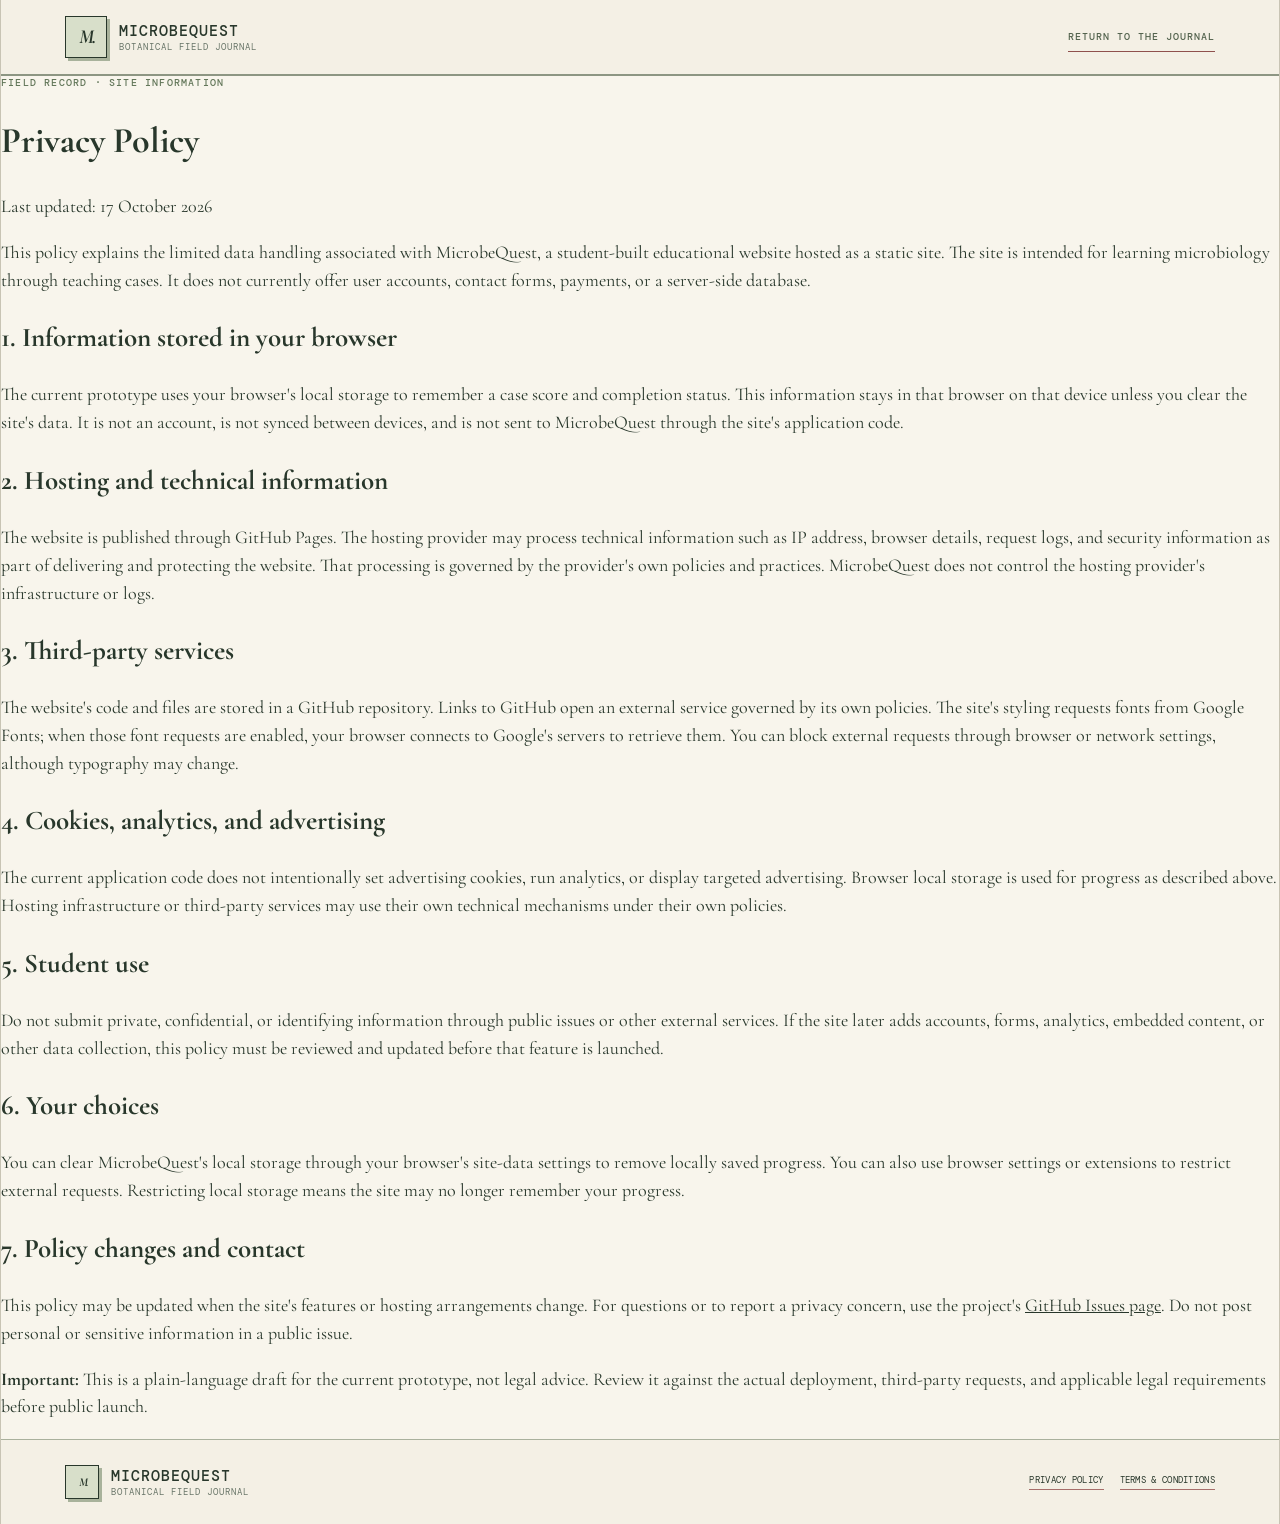
==== privacy.html @ 2c32e19c "Add privacy policy draft for static educational site" ====
<!doctype html>
<html lang="en"><head><meta charset="utf-8"><meta name="viewport" content="width=device-width, initial-scale=1"><meta name="theme-color" content="#f5f0e4"><meta name="description" content="Privacy information for MicrobeQuest, a static educational microbiology project."><title>Privacy Policy | MicrobeQuest</title><link rel="stylesheet" href="css/style.css"></head>
<body><div class="desktop-shell legal-shell"><header class="topbar"><a class="brand" href="index.html" aria-label="MicrobeQuest home"><span class="brand-mark">M.</span><span><strong>MICROBEQUEST</strong><small>BOTANICAL FIELD JOURNAL</small></span></a><a class="topbar-link" href="index.html">RETURN TO THE JOURNAL</a></header>
<main class="legal-page" id="main"><p class="eyebrow">FIELD RECORD · SITE INFORMATION</p><h1>Privacy Policy</h1><p class="legal-updated">Last updated: 17 October 2026</p>
<p>This policy explains the limited data handling associated with MicrobeQuest, a student-built educational website hosted as a static site. The site is intended for learning microbiology through teaching cases. It does not currently offer user accounts, contact forms, payments, or a server-side database.</p>
<h2>1. Information stored in your browser</h2><p>The current prototype uses your browser's local storage to remember a case score and completion status. This information stays in that browser on that device unless you clear the site's data. It is not an account, is not synced between devices, and is not sent to MicrobeQuest through the site's application code.</p>
<h2>2. Hosting and technical information</h2><p>The website is published through GitHub Pages. The hosting provider may process technical information such as IP address, browser details, request logs, and security information as part of delivering and protecting the website. That processing is governed by the provider's own policies and practices. MicrobeQuest does not control the hosting provider's infrastructure or logs.</p>
<h2>3. Third-party services</h2><p>The website's code and files are stored in a GitHub repository. Links to GitHub open an external service governed by its own policies. The site's styling requests fonts from Google Fonts; when those font requests are enabled, your browser connects to Google's servers to retrieve them. You can block external requests through browser or network settings, although typography may change.</p>
<h2>4. Cookies, analytics, and advertising</h2><p>The current application code does not intentionally set advertising cookies, run analytics, or display targeted advertising. Browser local storage is used for progress as described above. Hosting infrastructure or third-party services may use their own technical mechanisms under their own policies.</p>
<h2>5. Student use</h2><p>Do not submit private, confidential, or identifying information through public issues or other external services. If the site later adds accounts, forms, analytics, embedded content, or other data collection, this policy must be reviewed and updated before that feature is launched.</p>
<h2>6. Your choices</h2><p>You can clear MicrobeQuest's local storage through your browser's site-data settings to remove locally saved progress. You can also use browser settings or extensions to restrict external requests. Restricting local storage means the site may no longer remember your progress.</p>
<h2>7. Policy changes and contact</h2><p>This policy may be updated when the site's features or hosting arrangements change. For questions or to report a privacy concern, use the project's <a href="https://github.com/anubhutigoswami125/MicrobeQuest/issues">GitHub Issues page</a>. Do not post personal or sensitive information in a public issue.</p>
<p class="legal-note"><strong>Important:</strong> This is a plain-language draft for the current prototype, not legal advice. Review it against the actual deployment, third-party requests, and applicable legal requirements before public launch.</p></main>
<footer class="site-footer"><a class="brand footer-brand" href="index.html"><span class="brand-mark">M.</span><span><strong>MICROBEQUEST</strong><small>BOTANICAL FIELD JOURNAL</small></span></a><nav class="footer-links" aria-label="Legal links"><a href="privacy.html" aria-current="page">PRIVACY POLICY</a><a href="terms.html">TERMS &amp; CONDITIONS</a></nav></footer></div></body></html>
---- css/style.css ----
@import url('https://fonts.googleapis.com/css2?family=Cormorant+Garamond:ital,wght@0,400;0,500;0,600;1,400;1,500;1,600&family=DM+Mono:wght@400;500&display=swap');
:root{--ink:#30203d;--muted:#715d7a;--pink:#f2a9d8;--hot:#e84eb4;--lav:#c8b5ff;--blue:#b8d9ff;--cream:#fff8fc;--line:#d9bdd7;--lime:#d8f28d;--mono:"DM Mono",monospace;--sans:"Space Grotesk",sans-serif;--pixel:4px 0,0 4px,4px 4px}
*{box-sizing:border-box}html{scroll-behavior:smooth;scroll-padding-top:24px}body{margin:0;color:var(--ink);background-color:#f7eaf7;background-image:radial-gradient(#c99bc8 0.7px,transparent .7px);background-size:12px 12px;font-family:var(--sans);line-height:1.55}button,a{font:inherit}a{color:inherit}.skip-link{position:absolute;top:-60px;left:12px;background:white;padding:10px;z-index:10}.skip-link:focus{top:12px}.desktop-shell{max-width:1440px;margin:0 auto;background:var(--cream);border-left:1px solid #e6cfe3;border-right:1px solid #e6cfe3;overflow:hidden}.topbar{height:76px;padding:0 clamp(20px,5vw,72px);display:flex;align-items:center;justify-content:space-between;border-bottom:2px solid var(--ink);background:#fffafd}.brand{display:flex;align-items:center;gap:12px;text-decoration:none}.brand-mark{width:42px;height:42px;display:grid;place-items:center;background:var(--hot);color:#fff;border:2px solid var(--ink);box-shadow:4px 4px 0 var(--ink);font:700 15px var(--mono);letter-spacing:-2px}.brand strong,.brand small{display:block;line-height:1.3}.brand strong{font:500 14px var(--mono);letter-spacing:1px}.brand small{font:400 9px var(--mono);letter-spacing:1.5px;color:var(--muted)}.topbar-status,.topbar-link{font:500 10px var(--mono);letter-spacing:1px}.status-dot{display:inline-block;width:8px;height:8px;background:#83c777;border:1px solid var(--ink);margin-right:8px}.topbar-divider{color:#b49bb7;padding:0 10px}.topbar-link{text-decoration:none;border-bottom:1px solid var(--hot);padding:8px 0}.hero{position:relative;display:grid;grid-template-columns:1.05fr .95fr;gap:32px;align-items:center;padding:clamp(52px,7vw,104px) clamp(24px,7vw,100px) 84px;background:linear-gradient(118deg,#fff8fc 0%,#fff8fc 45%,#fbe0f5 100%);border-bottom:2px solid var(--ink)}.eyebrow{font:500 10px var(--mono);letter-spacing:1.7px;color:#a23b8b;margin:0 0 16px}.pixel-star{color:var(--hot);font-size:16px;margin-right:6px}.hero h1{font-size:clamp(42px,6.3vw,82px);line-height:.99;letter-spacing:-4px;margin:0 0 24px;font-weight:700}.hero h1 span{color:#d83c9e;text-shadow:3px 3px 0 #f8c5e7}.hero-description{font-size:16px;line-height:1.75;max-width:520px;color:#65516d;margin:0 0 28px}.hero-actions{display:flex;gap:12px;flex-wrap:wrap}.button{display:inline-flex;align-items:center;justify-content:center;gap:18px;min-height:48px;padding:12px 17px;border:2px solid var(--ink);border-radius:0;text-decoration:none;font:500 10px var(--mono);letter-spacing:.7px;cursor:pointer;transition:transform .15s,box-shadow .15s}.button:hover{transform:translate(-2px,-2px);box-shadow:4px 4px 0 var(--ink)}.button:focus-visible,a:focus-visible{outline:3px solid #7b55c7;outline-offset:4px}.button-primary{background:var(--hot);color:#fff;box-shadow:3px 3px 0 var(--ink)}.button-secondary{background:#fffafd;color:var(--ink)}.hero-footnote{margin-top:24px;font:10px var(--mono);color:#7e6985}.tiny-square{display:inline-block;width:7px;height:7px;background:var(--lime);border:1px solid var(--ink);margin-right:8px}.hero-art{position:relative;max-width:510px;width:100%;justify-self:end;padding:15px}.art-window{border:2px solid var(--ink);background:#fff;box-shadow:8px 8px 0 var(--ink);transform:rotate(1deg)}.window-bar,.window-footer{height:32px;display:flex;align-items:center;justify-content:space-between;padding:0 12px;background:#e8d7ff;border-bottom:2px solid var(--ink);font:9px var(--mono);letter-spacing:1px}.window-footer{background:#fffafd;border:0;border-top:2px solid var(--ink)}.feed-status{color:#558e4c}.petri-scene{height:330px;position:relative;overflow:hidden;background:linear-gradient(145deg,#c4b4ff 0%,#f4c2e9 56%,#a9d6fa 100%);display:grid;place-items:center}.petri-scene:before,.petri-scene:after{content:"";position:absolute;width:130%;height:1px;background:#fff7;transform:rotate(-25deg)}.petri-scene:after{transform:rotate(25deg)}.petri-dish{position:relative;width:min(68%,255px);aspect-ratio:1;border-radius:50%;border:3px solid #fff9;outline:2px solid #7959a2;background:radial-gradient(circle at 36% 28%,#fff9 0 3%,transparent 4%),radial-gradient(circle at 65% 70%,#dc64b9 0 4%,transparent 5%),radial-gradient(circle at 40% 70%,#7b5bc4 0 5%,transparent 6%),radial-gradient(circle at 55% 43%,#ff8bcf 0 7%,transparent 8%),radial-gradient(circle at 52% 52%,#f7b5e7 0,#f7b5e7 40%,#f6d6f0 70%);box-shadow:inset 0 0 0 8px #ffffff38,0 13px 24px #7453a055;z-index:1}.dish-glint{position:absolute;inset:10px;border-radius:50%;border-top:2px solid #fff9;border-left:1px solid #fff8}.microbe{position:absolute;color:#7c42a6;font-size:29px;text-shadow:2px 2px #fff8;animation:float 4s ease-in-out infinite}.microbe-a{top:20%;left:22%}.microbe-b{top:31%;right:17%;color:#b92d91;animation-delay:-1s}.microbe-c{top:57%;left:17%;color:#5d7fc1;animation-delay:-2s}.microbe-d{bottom:17%;left:47%;color:#c340a1;animation-delay:-.5s}.microbe-e{top:53%;right:18%;color:#a35bc2;animation-delay:-1.4s}.microbe-f{top:14%;right:40%;color:#e44eaa;animation-delay:-2.4s}.microbe-g{bottom:25%;left:32%;color:#8960bf;animation-delay:-3s}.orbit{position:absolute;border:1px dashed #fff9;border-radius:50%;width:83%;aspect-ratio:1;z-index:0}.orbit-two{width:105%;border-color:#7653a666}.art-label{position:absolute;z-index:2;font:9px var(--mono);letter-spacing:1px;color:#38264a;background:#fff9;padding:5px 8px}.label-top{top:22px;left:18px}.label-bottom{bottom:19px;right:16px}.spark{position:absolute;color:#fff;font-size:23px}.spark-one{top:48px;right:54px}.spark-two{bottom:54px;left:38px;font-size:29px}.spark-three{top:72px;left:54px}.floating-note{position:absolute;z-index:2;background:#e4f5a5;border:2px solid var(--ink);box-shadow:3px 3px 0 var(--ink);padding:9px 12px;font:9px/1.7 var(--mono);letter-spacing:.5px;transform:rotate(-7deg)}.note-left{bottom:8px;left:-4px}.note-right{top:4px;right:-3px;background:#bde0ff;transform:rotate(6deg)}.hero-sticker{position:absolute;bottom:20px;left:45%;transform:rotate(-8deg);background:#f8d2ed;border:2px solid var(--ink);padding:10px 13px;text-align:center;font:700 10px/1.3 var(--mono);box-shadow:3px 3px 0 var(--ink)}.mission-strip{display:flex;align-items:center;justify-content:space-evenly;gap:18px;padding:25px clamp(20px,7vw,100px);background:#e7d9ff;border-bottom:2px solid var(--ink)}.mission-strip>div{display:flex;align-items:center;gap:12px}.strip-number{font:500 22px var(--mono);color:#a23b8b}.mission-strip strong,.mission-strip small{display:block}.mission-strip strong{font:500 10px var(--mono);letter-spacing:1px}.mission-strip small{font-size:11px;color:var(--muted)}.strip-arrow{color:#a23b8b;font-size:18px}.case-section,.field-guide{padding:clamp(50px,7vw,90px) clamp(24px,7vw,100px)}.section-heading{display:flex;align-items:end;justify-content:space-between;gap:24px;margin-bottom:28px}.section-heading h2,.field-guide h2{font-size:clamp(27px,4vw,43px);letter-spacing:-1.5px;line-height:1.1;margin:0}.heading-period{color:var(--hot)}.section-aside{font:10px/1.8 var(--mono);color:var(--muted);text-align:right;margin:0}.case-card{display:grid;grid-template-columns:100px 1fr 180px;gap:24px;border:2px solid var(--ink);background:#fff;border-bottom:5px solid var(--ink);padding:24px;box-shadow:6px 6px 0 #e8cbe4}.case-card-index{display:flex;flex-direction:column;align-items:flex-start;gap:3px;border-right:1px dashed var(--line);font:10px var(--mono);color:var(--muted)}.case-card-index strong{font-size:36px;color:var(--ink);line-height:1.1}.case-stamp{margin-top:12px;border:1px solid #d94a9f;color:#c2338a;padding:4px 6px;font-size:9px;transform:rotate(-6deg)}.case-tags{display:flex;gap:7px;flex-wrap:wrap}.case-tags span{font:9px var(--mono);padding:4px 7px;background:#f1e5ff;border:1px solid #cdb5e7}.case-tags span:first-child{background:#f9d5ed}.case-card h3{font-size:23px;line-height:1.2;margin:13px 0 9px;letter-spacing:-.6px}.case-card-main>p{font-size:13px;color:var(--muted);max-width:650px;margin:0}.case-meta{display:flex;flex-wrap:wrap;gap:16px;margin-top:20px;font:9px var(--mono);color:#77627e}.meta-icon{color:#c23c9a}.case-card-action{border-left:1px dashed var(--line);padding-left:22px;display:flex;flex-direction:column;align-items:flex-start;justify-content:center;gap:12px}.case-seal{width:56px;height:56px;display:grid;align-content:center;text-align:center;border:2px dashed #bc6cae;color:#bc4d9f;font:500 15px/1 var(--mono);transform:rotate(8deg)}.case-seal small{font-size:8px;letter-spacing:2px;margin-top:3px}.case-card-action .button{font-size:9px;gap:8px;padding:10px}.case-progress{font:9px var(--mono);color:#917b98}.hidden{display:none!important}.investigation{margin:0 clamp(24px,7vw,100px) 80px;border:2px solid var(--ink);background:#fff;box-shadow:6px 6px 0 #e8cbe4}.investigation-topline{display:flex;justify-content:space-between;align-items:center;padding:15px 20px;background:#f2e5ff;border-bottom:2px solid var(--ink)}.investigation-topline .eyebrow{margin:0}.text-button{border:0;background:none;color:var(--muted);font:10px var(--mono);cursor:pointer}.investigation-grid{display:grid;grid-template-columns:245px minmax(0,1fr);min-height:520px}.case-sidebar{padding:24px 18px;background:#fff6fc;border-right:2px solid var(--ink)}.sidebar-label{font:9px var(--mono);letter-spacing:1.5px;color:#a23b8b}.case-sidebar h3{font-size:20px;line-height:1.2;margin:12px 0 28px}.protocol-step{display:flex;gap:12px;padding:12px 0;border-top:1px dashed var(--line);opacity:.56}.protocol-step.active{opacity:1}.protocol-step>span{font:14px var(--mono);color:#c13d9c}.protocol-step strong,.protocol-step small{display:block}.protocol-step strong{font:9px var(--mono);letter-spacing:.2px}.protocol-step small{font-size:10px;color:var(--muted)}.sidebar-score{margin-top:28px;padding:14px;background:#e8dcff;border:1px solid #c9b1e8}.sidebar-score small,.sidebar-score span{display:block;font:9px var(--mono);letter-spacing:.6px}.sidebar-score strong{display:block;font:32px var(--mono);line-height:1.4}.sidebar-score span{color:var(--muted)}.investigation-content{padding:clamp(22px,4vw,44px)}.content-kicker{font:10px var(--mono);letter-spacing:1px;color:#a23b8b}.kicker-icon{font-size:17px;margin-right:8px}.investigation-content h2{font-size:clamp(24px,3vw,35px);letter-spacing:-1px;line-height:1.2;margin:14px 0}.lead{font-size:13px;color:var(--muted);max-width:650px}.briefing-grid{display:grid;grid-template-columns:repeat(3,minmax(0,1fr));gap:12px;margin:26px 0}.briefing-card{padding:15px 13px;border:1px solid var(--line);background:#fffaff}.briefing-symbol{font-size:25px;width:43px;height:43px;display:grid;place-items:center;border:1px solid var(--ink);margin-bottom:15px}.symbol-membrane{background:#d9eaff}.symbol-wall{background:#f7d6ed}.symbol-stain{background:#e9e0ff}.briefing-card h3{font-size:14px;margin:0 0 8px}.briefing-card p{font-size:11px;line-height:1.65;color:var(--muted);margin:0}.science-note{display:flex;gap:12px;padding:13px;background:#fff6d7;border:1px solid #dfc77b}.note-icon{flex:0 0 24px;height:24px;display:grid;place-items:center;background:#f4dc87;border:1px solid var(--ink);font:700 13px var(--mono)}.science-note p{font-size:11px;margin:0;color:#6b5635}.science-note strong{font:10px var(--mono);letter-spacing:.5px}.content-footer{display:flex;align-items:center;justify-content:space-between;gap:14px;margin-top:25px;padding-top:18px;border-top:1px dashed var(--line)}.content-footer>span{font:9px var(--mono);color:var(--muted)}.content-footer .button{font-size:9px}.evidence-list{display:grid;gap:12px;margin:22px 0}.evidence-item{padding:16px;border:1px solid var(--line);background:#fffaff}.evidence-item h3{font-size:15px;margin:0 0 7px}.evidence-item p{font-size:12px;color:var(--muted);margin:0}.evidence-tag{font:9px var(--mono);letter-spacing:1px;color:#b23b91}.question-block{margin-top:22px;padding:20px;background:#f3eaff;border:1px solid #cdb8e7}.question-block h3{font-size:18px;margin:8px 0}.question-block>p{font-size:12px;color:var(--muted)}.answer-options{display:grid;gap:9px;margin-top:15px}.answer-option{display:flex;align-items:flex-start;gap:11px;text-align:left;padding:12px;background:#fff;border:1px solid #bfa6d8;cursor:pointer;color:var(--ink);font-size:12px}.answer-option:hover,.answer-option:focus-visible{border:2px solid #a23b8b;padding:11px}.answer-option[aria-pressed="true"]{background:#f9d8ed;border:2px solid #a23b8b;padding:11px}.option-letter{display:grid;place-items:center;width:23px;height:23px;flex:0 0 23px;background:#e8dcff;border:1px solid var(--ink);font:10px var(--mono)}.feedback{margin-top:14px;padding:13px;border-left:4px solid #8aaf55;background:#f0f8e6;font-size:12px}.feedback.incorrect{border-color:#d58a42;background:#fff3df}.feedback strong{display:block;font:10px var(--mono);margin-bottom:5px}.feedback p{margin:0;color:#584a5f}.field-guide{background:#fffafd;border-top:2px solid var(--ink)}.field-guide-header{max-width:690px;margin-bottom:32px}.field-guide-header>p:last-child{font-size:14px;color:var(--muted);margin-top:16px}.unit-grid{display:grid;grid-template-columns:repeat(3,minmax(0,1fr));gap:13px}.unit-card{position:relative;min-height:205px;padding:20px;background:#fff;border:1px solid var(--line);border-bottom:3px solid var(--line)}.unit-open{border:2px solid var(--ink);border-bottom:4px solid var(--ink);background:#fff5fb;box-shadow:3px 3px 0 #efc3e4}.unit-id{display:block;font:9px var(--mono);letter-spacing:.6px;color:#8a718f}.unit-glyph{position:absolute;right:18px;top:14px;font-size:28px;color:#cb48a4}.unit-card h3{font-size:17px;margin:24px 0 8px}.unit-card p{font-size:12px;color:var(--muted);margin:0 0 17px;max-width:260px}.unit-state{font:9px var(--mono);letter-spacing:.4px;color:#9d829f}.unit-open .unit-state{color:#a23b8b}.principles{display:grid;grid-template-columns:1fr .8fr;gap:50px;align-items:center;padding:55px clamp(24px,7vw,100px);background:#e7d9ff;border-top:2px solid var(--ink);border-bottom:2px solid var(--ink)}.principles h2{font-size:clamp(27px,4vw,42px);line-height:1.12;letter-spacing:-1.3px;margin:0}.principles h2 span{color:#a23b8b}.principles>p{font-size:14px;color:#62516e;max-width:480px}.site-footer{display:flex;align-items:center;justify-content:space-between;gap:20px;padding:25px clamp(24px,5vw,72px);background:#fffafd}.footer-brand .brand-mark{width:34px;height:34px;font-size:12px}.footer-brand strong{font-size:11px}.footer-brand small{font-size:8px}.site-footer>p{font-size:10px;color:var(--muted)}.site-footer>a:last-child{font:9px var(--mono);letter-spacing:.6px;text-decoration:none;border-bottom:1px solid var(--hot);white-space:nowrap}.toast{position:fixed;bottom:18px;left:50%;transform:translate(-50%,20px);opacity:0;pointer-events:none;background:var(--ink);color:white;border:2px solid var(--hot);padding:12px 16px;font:11px var(--mono);z-index:20;transition:opacity .2s,transform .2s}.toast.visible{opacity:1;transform:translate(-50%,0)}@keyframes float{0%,100%{transform:translateY(0) rotate(0)}50%{transform:translateY(-6px) rotate(8deg)}}
@media(max-width:900px){.hero{grid-template-columns:1fr;gap:50px}.hero-art{justify-self:center;width:min(100%,520px)}.hero-sticker{left:60%}.case-card{grid-template-columns:75px 1fr}.case-card-action{grid-column:2;border:0;border-top:1px dashed var(--line);padding:18px 0 0;flex-direction:row;align-items:center;flex-wrap:wrap}.case-seal{display:none}.investigation-grid{grid-template-columns:200px minmax(0,1fr)}.briefing-grid{grid-template-columns:1fr}.briefing-card{display:grid;grid-template-columns:48px 1fr;column-gap:12px}.briefing-symbol{grid-row:span 2;margin:0}.briefing-card h3{align-self:end}.briefing-card p{grid-column:2}.unit-grid{grid-template-columns:repeat(2,minmax(0,1fr))}.principles{gap:24px}}
@media(max-width:620px){.topbar{height:66px;padding:0 17px}.topbar-status{display:none}.brand-mark{width:36px;height:36px}.brand strong{font-size:12px}.brand small{font-size:8px}.hero{padding:48px 22px 68px}.hero h1{letter-spacing:-2.5px;font-size:clamp(42px,12vw,65px)}.hero-description{font-size:14px}.hero-art{padding:8px}.petri-scene{height:270px}.floating-note{font-size:8px}.hero-sticker{bottom:0;left:auto;right:22px;font-size:8px}.mission-strip{padding:20px 16px;gap:8px;justify-content:space-between}.mission-strip>div{gap:6px}.strip-number{font-size:17px}.mission-strip strong{font-size:8px}.mission-strip small{font-size:9px}.strip-arrow{font-size:12px}.case-section,.field-guide{padding:48px 20px}.section-heading{display:block}.section-aside{text-align:left;margin-top:14px}.case-card{grid-template-columns:1fr;padding:18px;gap:14px}.case-card-index{flex-direction:row;align-items:center;border:0;border-bottom:1px dashed var(--line);padding-bottom:10px}.case-card-index strong{font-size:24px}.case-stamp{margin:0 0 0 10px}.case-card h3{font-size:21px}.case-card-action{grid-column:auto;padding-top:15px}.case-meta{gap:10px}.investigation{margin:0 15px 55px}.investigation-topline{align-items:flex-start;gap:12px}.investigation-topline .eyebrow{font-size:8px}.text-button{font-size:8px}.investigation-grid{grid-template-columns:1fr}.case-sidebar{border-right:0;border-bottom:2px solid var(--ink);padding:18px}.case-sidebar h3{margin-bottom:15px}.protocol-step{display:inline-flex;vertical-align:top;width:32%;gap:6px;padding:10px 3px}.protocol-step strong{font-size:7px}.protocol-step small{font-size:8px}.sidebar-score{margin-top:12px;display:flex;align-items:center;gap:10px}.sidebar-score strong{font-size:22px}.sidebar-score small{max-width:110px}.sidebar-score span{margin-left:auto}.investigation-content{padding:22px 17px}.content-footer{align-items:flex-start;flex-direction:column}.content-footer .button{width:100%}.unit-grid{grid-template-columns:1fr}.unit-card{min-height:170px}.principles{grid-template-columns:1fr;padding:42px 22px;gap:10px}.site-footer{flex-wrap:wrap;padding:22px}.site-footer>p{order:3;flex-basis:100%;margin:0}.site-footer>a:last-child{font-size:8px}.hero-actions .button{flex:1}.hero-actions{gap:9px}}
@media(prefers-reduced-motion:reduce){*,*::before,*::after{scroll-behavior:auto!important;animation:none!important;transition:none!important}}
/* Botanical scrapbook art direction: paper, ink, specimen labels, and quiet botanical greens. */
:root{--ink:#28372b;--muted:#687568;--pink:#c88f8c;--hot:#8f514d;--lav:#d9dfcf;--blue:#d8e1d3;--cream:#f8f5ec;--line:#c9c8b5;--lime:#dce1c9;--mono:"DM Mono",monospace;--sans:"Cormorant Garamond",Georgia,serif;--paper:#f8f5ec;--leaf:#50684e;--rose:#a76e6a;--gold:#9d8754}
html{background:#e9e4d6}body{color:var(--ink);background-color:#e9e4d6;background-image:radial-gradient(#b7b5a3 .55px,transparent .55px);background-size:9px 9px;font-family:var(--sans);font-size:18px}
.desktop-shell{background:var(--paper);border-color:#c8c4b4;box-shadow:0 0 0 8px #e9e4d6}.topbar,.site-footer{background:#f4f0e5;border-color:#8d9683}
.brand-mark{background:#d8dfca;color:var(--ink);border:1px solid var(--ink);box-shadow:3px 3px 0 #a8b29b;font-family:var(--sans);font-style:italic;font-size:20px}.brand strong{font:500 15px var(--mono);letter-spacing:1px}.brand small{color:#687568;font-size:9px;letter-spacing:1px}
.topbar-status,.topbar-link{color:#53634e}.topbar-link{border-color:#8f514d}
.hero{background-color:#f5f0e4;background-image:radial-gradient(ellipse at 82% 35%,#e2e7d6 0,transparent 38%),linear-gradient(90deg,#f8f5ec 0%,#f5f0e4 100%);border-color:#8d9683}
.eyebrow{font:500 10px var(--mono);color:#63775a;letter-spacing:1.2px}.hero h1{font-family:"Cormorant Garamond",Georgia,serif;font-size:clamp(52px,7vw,92px);font-weight:500;letter-spacing:-1.8px;line-height:.92}.hero h1 span{color:#7d8d70;text-shadow:none;font-style:italic}
.hero-description{font-family:"Cormorant Garamond",Georgia,serif;font-size:22px;color:#4e5b4c;line-height:1.45}
.button{font-family:var(--mono);font-size:10px;letter-spacing:.4px;border:1px solid #344234;border-radius:0;box-shadow:none;transition:background-color .15s,color .15s}.button:hover{transform:none;box-shadow:3px 3px 0 #9eaa93}
.button-primary{background:#53694e;color:#fffdf4;box-shadow:3px 3px 0 #a9b39d}.button-primary:hover{background:#3e533c}.button-secondary{background:#f8f5ec;color:#344234}.button:focus-visible,a:focus-visible{outline:2px solid #8f514d;outline-offset:3px}
.hero-footnote{font:italic 17px "Cormorant Garamond",Georgia,serif;color:#65735e}
.art-window{border:1px solid #53634e;background:#f8f5ec;box-shadow:7px 7px 0 #c7cbb9;transform:rotate(.5deg)}.window-bar,.window-footer{background:#e7e8d9;border-color:#7c8972;color:#40513e;font-family:var(--mono)}
.petri-scene{background-color:#dce3d2;background-image:linear-gradient(135deg,#dbe2d0,#eee4d4 58%,#d4dfd2)}.petri-scene:before,.petri-scene:after{background:#fff8}
.petri-dish{border-color:#fff9;outline:2px solid #7b8c72;background:radial-gradient(circle at 36% 28%,#fff9 0 3%,transparent 4%),radial-gradient(circle at 65% 70%,#b68e83 0 4%,transparent 5%),radial-gradient(circle at 40% 70%,#829b7d 0 5%,transparent 6%),radial-gradient(circle at 55% 43%,#b8c7a8 0 7%,transparent 8%),radial-gradient(circle at 52% 52%,#e2e6d4 0,#e2e6d4 40%,#f2eadb 70%);box-shadow:inset 0 0 0 8px #ffffff38,0 13px 24px #56634d22}
.microbe{color:#5e7559;text-shadow:none;animation:none}.microbe-b,.microbe-d{color:#a56f69}.microbe-c,.microbe-g{color:#7e9276}.microbe-e,.microbe-f{color:#a08a59}.orbit{border-color:#fff9}.orbit-two{border-color:#81907866}.art-label{color:#354433;background:#f8f5ecdd;font-family:var(--mono)}
.floating-note{background:#e6e8d7;border:1px solid #7b8973;box-shadow:3px 3px 0 #c0c8b5;color:#3f513c;font-family:var(--mono)}.note-right{background:#f0dfd4}.hero-sticker{background:#f0e6d8;border:1px solid #8f514d;box-shadow:3px 3px 0 #c9b8a6;color:#6e4b44;font-family:var(--mono)}
.mission-strip{background:#e7e8d9;border-color:#aab19d}.strip-number,.strip-arrow{color:#7d8d70}.mission-strip small,.section-aside{color:#697567}
.case-card{background:#fffdf6;border-color:#89947e;box-shadow:5px 5px 0 #d8d9c9}.case-card-index{border-color:#c9c8b5;color:#687568}.case-stamp{border-color:#a76e6a;color:#8f514d}.case-tags span{background:#e5e8d9;border-color:#bdc5b1;color:#4d6048}.case-tags span:first-child{background:#f0dfd4}
.case-card h3,.investigation-content h2,.briefing-card h3,.unit-card h3{font-family:"Cormorant Garamond",Georgia,serif;font-weight:600}.case-meta{color:#687568}.case-seal{background:#e2e6d5;border-color:#53634e}
.investigation{background:#f5f0e4;border-color:#89947e;box-shadow:6px 6px 0 #d8d9c9}.case-sidebar{background:#e8e8da;border-color:#aab19d}.sidebar-label,.sidebar-score small,.sidebar-score span,.protocol-step strong{color:#61705b}
.protocol-step.active{background:#f6f1e6;border-color:#9ca990}.protocol-step.active>span{background:#53694e;color:#fff}.sidebar-score{border-color:#aab19d}.investigation-content{background:#faf7ee}.content-kicker{color:#64795c;border-color:#c9c8b5;font-family:var(--mono)}.kicker-icon{color:#8f514d}
.lead{font-family:"Cormorant Garamond",Georgia,serif;font-size:20px;color:#586553;line-height:1.45}.briefing-card,.evidence-item{background:#fffdf6;border-color:#c9c8b5}.briefing-symbol{border-color:#7c8972}.symbol-membrane{background:#e0e6d6}.symbol-wall{background:#f0dfd4}.symbol-stain{background:#e7e8d9}
.briefing-card p,.evidence-item p{font-family:"Cormorant Garamond",Georgia,serif;font-size:17px;line-height:1.35;color:#596653}.science-note{background:#f1ead5;border-color:#c8b98c}.note-icon{background:#e0d4ad;border-color:#81754d}.science-note p{font-family:"Cormorant Garamond",Georgia,serif;font-size:17px;color:#5b573e}.content-footer{border-color:#c9c8b5}
.text-button{color:#596b53;border-color:#aab19d}.field-guide{background:#f5f0e4;border-color:#89947e}.field-guide-header>p:last-child{font-family:"Cormorant Garamond",Georgia,serif;font-size:20px;color:#586553}
.unit-card{background:#fffdf6;border-color:#c9c8b5}.unit-open{border-color:#61765a;background:#e9ecde;box-shadow:3px 3px 0 #d0d6c4}.unit-id,.unit-state{font-family:var(--mono);color:#6d7c66}.unit-glyph{color:#8f514d;font-family:"Cormorant Garamond",Georgia,serif;font-style:italic}.unit-open .unit-state{color:#50684e}
.principles{background:#e7e8d9;border-color:#aab19d}.principles h2{font-family:"Cormorant Garamond",Georgia,serif;font-weight:500}.principles h2 span{color:#8f514d}.principles>p{font-family:"Cormorant Garamond",Georgia,serif;font-size:21px;color:#586553;line-height:1.45}
.site-footer{border-top:1px solid #aab19d}.site-footer>p{font-family:"Cormorant Garamond",Georgia,serif;font-size:16px;color:#586553}.footer-links{display:flex;gap:16px;flex-wrap:wrap}.footer-links a{font:9px var(--mono);letter-spacing:.3px;text-decoration:none;border-bottom:1px solid #a76e6a;padding-bottom:3px}.toast{background:#344234;color:#fffdf4;border:1px solid #8f514d;font-family:var(--mono)}
/* Static ornamental cursor. It does not follow, trail, or animate. */
body{cursor:url("data:image/svg+xml,%3Csvg xmlns='http://www.w3.org/2000/svg' width='28' height='28' viewBox='0 0 28 28'%3E%3Cpath d='M4 2 L22 17 L14 17 L10 25 Z' fill='%23f8f5ec' stroke='%23344734' stroke-width='1.5'/%3E%3Cpath d='M5 4 L19 16' stroke='%238f514d' stroke-width='1'/%3E%3C/svg%3E") 4 3,auto}
a,button,[role="button"],.answer-option{cursor:url("data:image/svg+xml,%3Csvg xmlns='http://www.w3.org/2000/svg' width='28' height='28' viewBox='0 0 28 28'%3E%3Cpath d='M5 2 L23 14 L15 16 L11 25 Z' fill='%23dce1c9' stroke='%23344734' stroke-width='1.5'/%3E%3Cpath d='M7 5 L20 14' stroke='%238f514d' stroke-width='1'/%3E%3C/svg%3E") 4 3,pointer}
.footer-links a:hover,.topbar-link:hover{color:#8f514d}
.question-block{background:#ecebdd;border-color:#c4c8b5}.answer-option{background:#fffdf6;border-color:#bfc6b5}.answer-option:hover,.answer-option:focus-visible{border-color:#53694e}.answer-option[aria-pressed="true"]{background:#e5e8d9;border-color:#53694e}.option-letter{background:#e7e8d9}.feedback{border-color:#7b966c;background:#edf0e5}.feedback.incorrect{border-color:#b98a62;background:#f4e8d9}
@media(max-width:620px){.footer-links{width:100%;gap:12px}.footer-links a{font-size:8px}.hero-description{font-size:20px}.briefing-card p,.evidence-item p{font-size:16px}}
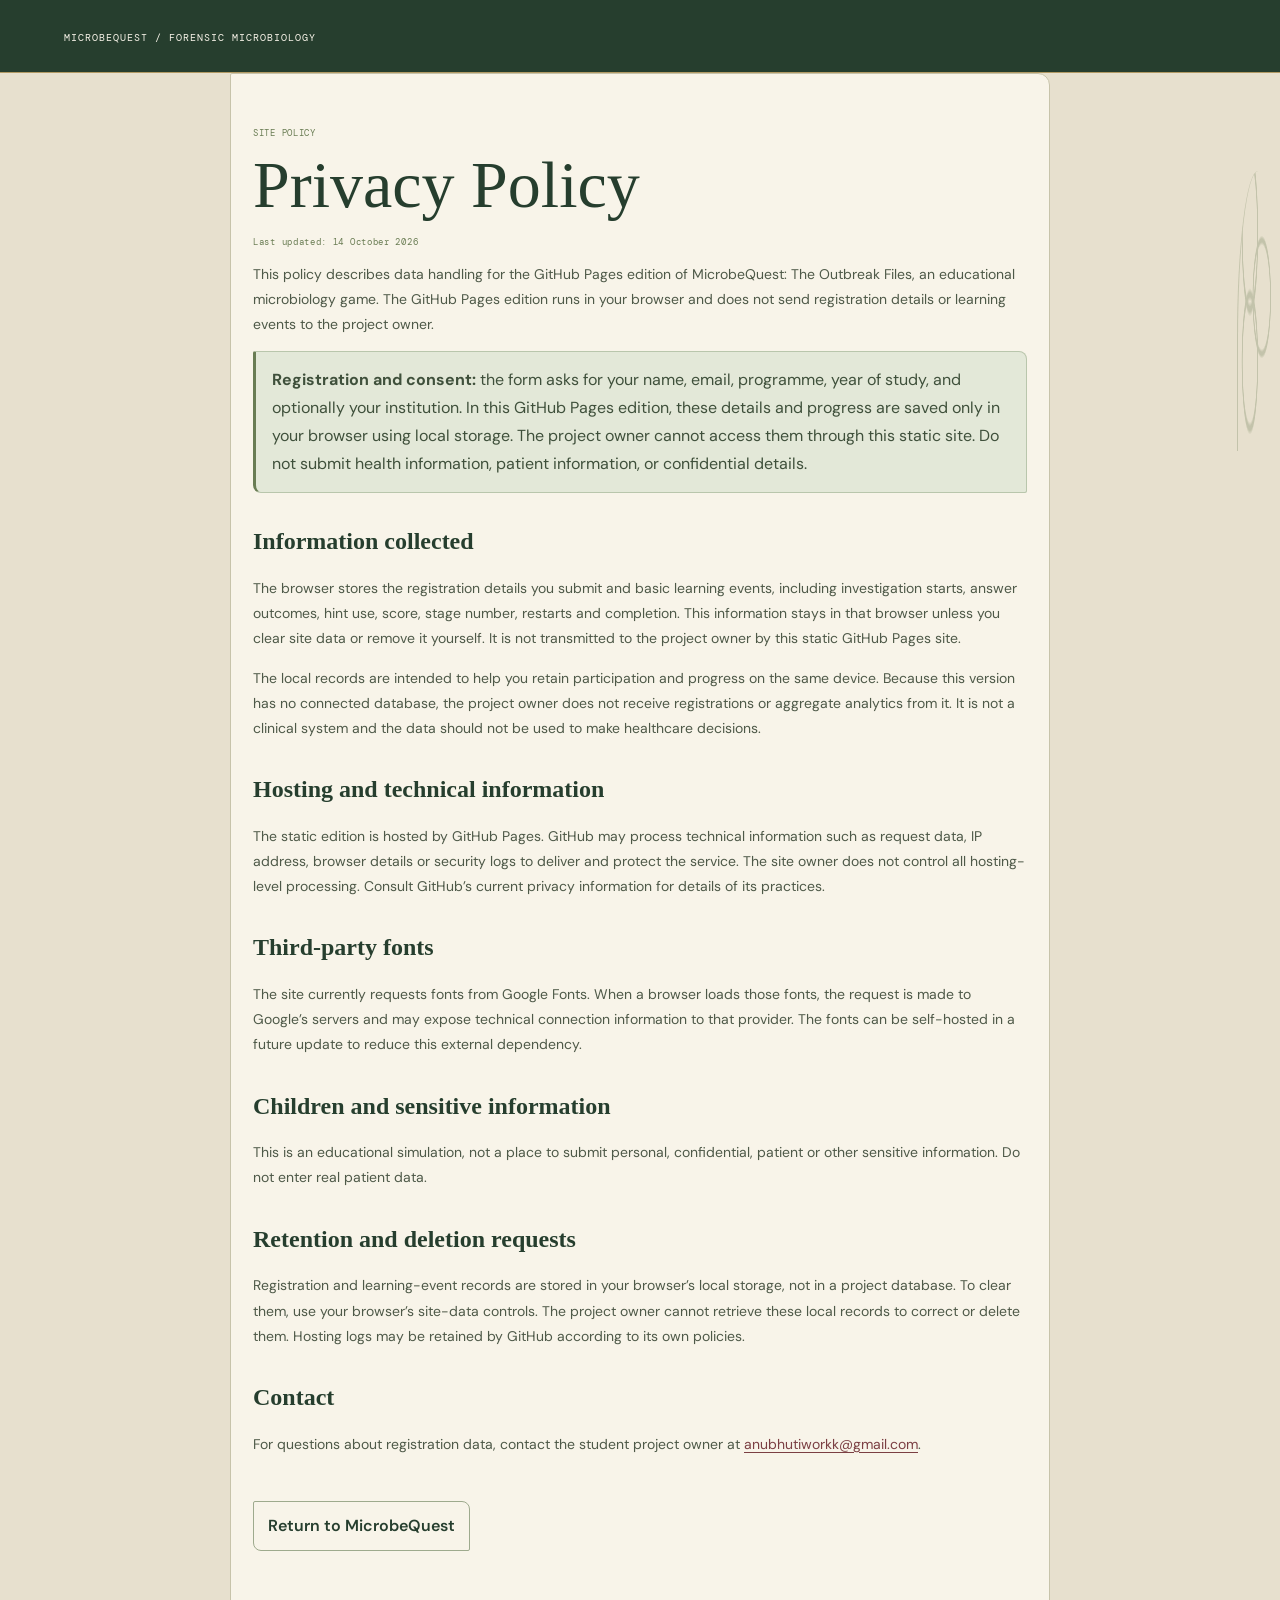
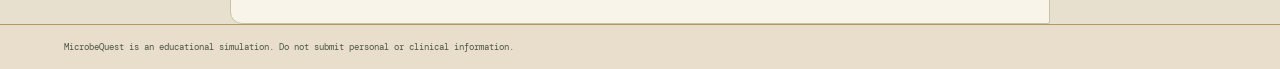
==== commit 89fdb179: "Sync GitHub Pages with Hatchable MicrobeQuest v39" ====
--- a/privacy.html
+++ b/privacy.html
@@ -1,14 +1,2 @@
 <!doctype html>
-<html lang="en"><head><meta charset="utf-8"><meta name="viewport" content="width=device-width, initial-scale=1"><meta name="theme-color" content="#f5f0e4"><meta name="description" content="Privacy information for MicrobeQuest, a static educational microbiology project."><title>Privacy Policy | MicrobeQuest</title><link rel="stylesheet" href="css/style.css"></head>
-<body><div class="desktop-shell legal-shell"><header class="topbar"><a class="brand" href="index.html" aria-label="MicrobeQuest home"><span class="brand-mark">M.</span><span><strong>MICROBEQUEST</strong><small>BOTANICAL FIELD JOURNAL</small></span></a><a class="topbar-link" href="index.html">RETURN TO THE JOURNAL</a></header>
-<main class="legal-page" id="main"><p class="eyebrow">FIELD RECORD · SITE INFORMATION</p><h1>Privacy Policy</h1><p class="legal-updated">Last updated: 17 October 2026</p>
-<p>This policy explains the limited data handling associated with MicrobeQuest, a student-built educational website hosted as a static site. The site is intended for learning microbiology through teaching cases. It does not currently offer user accounts, contact forms, payments, or a server-side database.</p>
-<h2>1. Information stored in your browser</h2><p>The current prototype uses your browser's local storage to remember a case score and completion status. This information stays in that browser on that device unless you clear the site's data. It is not an account, is not synced between devices, and is not sent to MicrobeQuest through the site's application code.</p>
-<h2>2. Hosting and technical information</h2><p>The website is published through GitHub Pages. The hosting provider may process technical information such as IP address, browser details, request logs, and security information as part of delivering and protecting the website. That processing is governed by the provider's own policies and practices. MicrobeQuest does not control the hosting provider's infrastructure or logs.</p>
-<h2>3. Third-party services</h2><p>The website's code and files are stored in a GitHub repository. Links to GitHub open an external service governed by its own policies. The site's styling requests fonts from Google Fonts; when those font requests are enabled, your browser connects to Google's servers to retrieve them. You can block external requests through browser or network settings, although typography may change.</p>
-<h2>4. Cookies, analytics, and advertising</h2><p>The current application code does not intentionally set advertising cookies, run analytics, or display targeted advertising. Browser local storage is used for progress as described above. Hosting infrastructure or third-party services may use their own technical mechanisms under their own policies.</p>
-<h2>5. Student use</h2><p>Do not submit private, confidential, or identifying information through public issues or other external services. If the site later adds accounts, forms, analytics, embedded content, or other data collection, this policy must be reviewed and updated before that feature is launched.</p>
-<h2>6. Your choices</h2><p>You can clear MicrobeQuest's local storage through your browser's site-data settings to remove locally saved progress. You can also use browser settings or extensions to restrict external requests. Restricting local storage means the site may no longer remember your progress.</p>
-<h2>7. Policy changes and contact</h2><p>This policy may be updated when the site's features or hosting arrangements change. For questions or to report a privacy concern, use the project's <a href="https://github.com/anubhutigoswami125/MicrobeQuest/issues">GitHub Issues page</a>. Do not post personal or sensitive information in a public issue.</p>
-<p class="legal-note"><strong>Important:</strong> This is a plain-language draft for the current prototype, not legal advice. Review it against the actual deployment, third-party requests, and applicable legal requirements before public launch.</p></main>
-<footer class="site-footer"><a class="brand footer-brand" href="index.html"><span class="brand-mark">M.</span><span><strong>MICROBEQUEST</strong><small>BOTANICAL FIELD JOURNAL</small></span></a><nav class="footer-links" aria-label="Legal links"><a href="privacy.html" aria-current="page">PRIVACY POLICY</a><a href="terms.html">TERMS &amp; CONDITIONS</a></nav></footer></div></body></html>+<html lang="en"><head><meta charset="utf-8"><meta name="viewport" content="width=device-width,initial-scale=1"><meta name="robots" content="index,follow"><title>Privacy Policy | MicrobeQuest</title><link rel="icon" type="image/svg+xml" href="favicon.svg"><link rel="stylesheet" href="legal.css"><link rel="stylesheet" href="botanical-archive.css"></head><body><header class="top"><a class="brand" href="index.html">MICROBEQUEST / FORENSIC MICROBIOLOGY</a></header><main class="wrap"><p class="meta">SITE POLICY</p><h1>Privacy Policy</h1><p class="meta">Last updated: 14 October 2026</p><p>This policy describes data handling for the GitHub Pages edition of MicrobeQuest: The Outbreak Files, an educational microbiology game. The GitHub Pages edition runs in your browser and does not send registration details or learning events to the project owner.</p><div class="notice"><strong>Registration and consent:</strong> the form asks for your name, email, programme, year of study, and optionally your institution. In this GitHub Pages edition, these details and progress are saved only in your browser using local storage. The project owner cannot access them through this static site. Do not submit health information, patient information, or confidential details.</div><h2>Information collected</h2><p>The browser stores the registration details you submit and basic learning events, including investigation starts, answer outcomes, hint use, score, stage number, restarts and completion. This information stays in that browser unless you clear site data or remove it yourself. It is not transmitted to the project owner by this static GitHub Pages site.</p><p>The local records are intended to help you retain participation and progress on the same device. Because this version has no connected database, the project owner does not receive registrations or aggregate analytics from it. It is not a clinical system and the data should not be used to make healthcare decisions.</p><h2>Hosting and technical information</h2><p>The static edition is hosted by GitHub Pages. GitHub may process technical information such as request data, IP address, browser details or security logs to deliver and protect the service. The site owner does not control all hosting-level processing. Consult GitHub’s current privacy information for details of its practices.</p><h2>Third-party fonts</h2><p>The site currently requests fonts from Google Fonts. When a browser loads those fonts, the request is made to Google’s servers and may expose technical connection information to that provider. The fonts can be self-hosted in a future update to reduce this external dependency.</p><h2>Children and sensitive information</h2><p>This is an educational simulation, not a place to submit personal, confidential, patient or other sensitive information. Do not enter real patient data.</p><h2>Retention and deletion requests</h2><p>Registration and learning-event records are stored in your browser’s local storage, not in a project database. To clear them, use your browser’s site-data controls. The project owner cannot retrieve these local records to correct or delete them. Hosting logs may be retained by GitHub according to its own policies.</p><h2>Contact</h2><p>For questions about registration data, contact the student project owner at <a href="mailto:anubhutiworkk@gmail.com">anubhutiworkk@gmail.com</a>.</p><a class="back" href="index.html">Return to MicrobeQuest</a></main><footer>MicrobeQuest is an educational simulation. Do not submit personal or clinical information.</footer></body></html>
--- a/legal.css
+++ b/legal.css
@@ -0,0 +1 @@
+@import url('https://fonts.googleapis.com/css2?family=DM+Mono:wght@400;500&family=DM+Sans:wght@400;500;600;700&family=Playfair+Display:wght@500;600;700&display=swap');:root{--bg:#f5e8dc;--panel:#fff4eb;--line:#d7b8a8;--text:#522d29;--muted:#916a61;--red:#b52835}*{box-sizing:border-box}body{margin:0;background:var(--bg);color:var(--text);font-family:'DM Sans',sans-serif;line-height:1.75}.top{padding:22px clamp(20px,5vw,64px);background:var(--panel);border-bottom:1px solid var(--line)}.brand{font:600 13px 'DM Mono',monospace;letter-spacing:1px;color:var(--text);text-decoration:none}.wrap{max-width:820px;margin:0 auto;padding:44px 22px 72px}h1,h2{font-family:'Playfair Display',Georgia,serif;line-height:1.2}h1{font-size:clamp(34px,6vw,52px);margin:0 0 12px}h2{font-size:24px;margin-top:34px}p,li{font-size:15px}a{color:#8b2730} .notice{padding:14px 16px;background:#f6dfd2;border-left:3px solid var(--red)}.back{display:inline-block;margin-top:30px;font-weight:600}small,.meta{color:var(--muted)}footer{padding:20px clamp(20px,5vw,64px);border-top:1px solid var(--line);font-size:12px;color:var(--muted)}@media(prefers-reduced-motion:reduce){*{scroll-behavior:auto!important;animation:none!important;transition:none!important}}
--- a/botanical-archive.css
+++ b/botanical-archive.css
@@ -0,0 +1,291 @@
+/* Botanical Pathogen Archive — restrained natural-history visual system */
+:root{
+  --ba-forest:#263e2e;--ba-forest-deep:#1b3023;--ba-sage:#dce4d3;--ba-sage-dark:#b9c8ad;
+  --ba-moss:#697c53;--ba-burgundy:#7b3f43;--ba-gold:#b29a63;--ba-ivory:#f8f4e9;
+  --ba-paper:#eee2c8;--ba-tan:#ddcba7;--ba-terracotta:#a85f48;--ba-ink:#29352b;--ba-muted:#5e6655;
+}
+html{scroll-behavior:smooth;scroll-padding-top:24px}
+body{background:#e7e0ce!important;color:var(--ba-ink)!important;font-family:"DM Sans",Arial,sans-serif!important;overflow-x:hidden}
+#cellField,.ambient{display:none!important}
+body:before{content:"";position:fixed;inset:0;pointer-events:none;z-index:0;opacity:.25;background-image:radial-gradient(#64734f .55px,transparent .65px);background-size:14px 14px}
+body:after{content:"";position:fixed;right:8px;top:19vh;width:34px;height:280px;pointer-events:none;z-index:0;opacity:.28;border-left:1px solid var(--ba-moss);border-radius:60% 0 0 0;background:radial-gradient(ellipse at 35% 22%,transparent 7px,#697c53 7.5px,#697c53 8px,transparent 8.5px),radial-gradient(ellipse at 70% 45%,transparent 8px,#697c53 8.5px,#697c53 9px,transparent 9.5px),radial-gradient(ellipse at 35% 68%,transparent 7px,#697c53 7.5px,#697c53 8px,transparent 8.5px)}
+.topbar,main,footer,.credits{position:relative;z-index:1}
+.topbar{margin:0!important;padding:12px clamp(18px,5vw,70px)!important;min-height:74px;height:auto!important;background:var(--ba-forest)!important;color:var(--ba-ivory)!important;border:0!important;border-bottom:1px solid var(--ba-gold)!important;border-radius:0!important;box-shadow:none!important;backdrop-filter:none!important}
+.brand,.brand-copy{color:var(--ba-ivory)!important;text-shadow:none!important}
+.brand-mark{display:grid;place-items:center;background:transparent!important;border:1px solid var(--ba-gold)!important;border-radius:0 8px 0 8px!important;box-shadow:none!important;color:#e6d3a1!important}
+.brand-mark span{color:#e6d3a1!important}
+.brand-copy{font:600 12px/1.3 "DM Mono",monospace!important;letter-spacing:1.4px}
+.brand-copy small{display:block;font:9px/1.6 "DM Mono",monospace!important;color:#d2d9c6!important;letter-spacing:1.2px}
+.topbar-actions{display:flex;align-items:center;justify-content:flex-end;gap:14px;flex-wrap:wrap}
+.top-meta{font:9px "DM Mono",monospace!important;letter-spacing:.8px;color:#d6ddc9!important}
+.tour-launch,.tour-inline{border:0;border-bottom:1px solid var(--ba-gold);border-radius:0;background:transparent;color:inherit;padding:8px 0;font:10px "DM Mono",monospace;letter-spacing:.6px;cursor:pointer}
+.tour-launch{color:#f7f0dd}
+.tour-inline{color:var(--ba-burgundy);margin-left:3px}
+.top-register,.hero-register{font:10px "DM Mono",monospace!important;letter-spacing:.5px!important;border:1px solid #9caa8e!important;border-radius:2px 8px 2px 8px!important;background:transparent!important;color:inherit!important;box-shadow:none!important;padding:10px 13px!important;transform:none!important}
+.hero{position:relative;max-width:none!important;margin:0!important;padding:clamp(34px,5.5vw,76px) clamp(22px,8vw,118px) clamp(32px,4vw,52px)!important;min-height:0!important;display:grid!important;grid-template-columns:minmax(0,1fr) 112px!important;align-items:center!important;gap:clamp(22px,4vw,56px)!important;background:var(--ba-ivory)!important;border:0!important;border-bottom:1px solid #c5c4ab!important;border-radius:0!important;box-shadow:none!important;overflow:hidden}
+.hero:before{content:"";position:absolute;left:clamp(12px,3.4vw,48px);top:24px;bottom:24px;width:1px;background:linear-gradient(transparent,#9eaa8b 12%,#9eaa8b 88%,transparent)}
+.hero-copy{position:relative;max-width:790px!important;padding:0!important}
+.eyebrow,.credits-kicker,.stage-meta,.sidebar-label,.scan-label span,.visual-caption,.read-time,.disclaimer,.strip-head,.method-code,.er-kicker{font-family:"DM Mono",monospace!important;letter-spacing:.7px}
+.eyebrow{color:var(--ba-moss)!important;font-size:10px!important;line-height:1.6}
+.eyebrow-line{background:var(--ba-gold)!important}
+h1{font:500 clamp(38px,5.5vw,66px)/.98 "Cormorant Garamond",Georgia,serif!important;letter-spacing:-.6px!important;color:var(--ba-forest)!important;text-shadow:none!important;margin:14px 0 18px!important}
+h1 em{font-style:italic;color:var(--ba-burgundy)!important;text-shadow:none!important}
+.hero-sub{max-width:620px;font:500 clamp(19px,2vw,24px)/1.35 "Cormorant Garamond",Georgia,serif!important;color:var(--ba-forest)!important;margin:0 0 12px!important}
+.hero-body{max-width:690px;color:#525e4d!important;font:14px/1.8 "DM Sans",Arial,sans-serif!important}
+.hero-actions{display:flex;align-items:center;gap:12px!important;margin-top:22px!important;flex-wrap:wrap}
+.btn{font:10px/1.45 "DM Mono",monospace!important;letter-spacing:.45px;border-radius:2px 9px 2px 9px!important;transition:background-color .15s,border-color .15s,color .15s!important;box-shadow:none!important;transform:none!important}
+.btn-primary,.btn-primary:hover{background:var(--ba-forest)!important;color:#fff8e9!important;border:1px solid var(--ba-forest)!important;box-shadow:none!important}
+.btn-primary:hover{background:#38563d!important;border-color:var(--ba-gold)!important}
+.btn-quiet{background:transparent!important;color:var(--ba-forest)!important;border:1px solid #9da88c!important;border-radius:2px 8px 2px 8px!important;box-shadow:none!important}
+.btn-quiet:hover{background:var(--ba-sage)!important;border-color:var(--ba-moss)!important}
+.btn:focus-visible,.choice:focus-visible,.tour-launch:focus-visible,.tour-inline:focus-visible{outline:2px solid var(--ba-burgundy)!important;outline-offset:3px}
+.read-time{font-size:9px!important;color:#6a715e!important}
+.disclaimer{max-width:760px;font:9px/1.7 "DM Mono",monospace!important;letter-spacing:.2px!important;color:#737762!important;border:0!important;margin-top:12px!important}
+.hero-botanical-ornament{position:relative;align-self:center;color:var(--ba-moss);width:108px;opacity:.88}
+.hero-botanical-ornament svg{display:block;width:100%;height:auto}
+.hero-botanical-ornament span{display:block;margin-top:10px;text-align:center;font:7px/1.7 "DM Mono",monospace;letter-spacing:.5px;color:#7a8067}
+.unit-strip{max-width:1160px!important;margin:0 auto 40px!important;padding:0 clamp(14px,4vw,50px)!important;background:transparent!important}
+.strip-head{color:var(--ba-moss)!important;font-size:9px!important}
+.unit-list{background:#e0e5d5!important;border:1px solid #bac4ad!important;border-radius:2px 12px 2px 12px!important;box-shadow:none!important}
+.unit-chip{background:transparent!important;border-color:#c4cbb7!important}
+.unit-chip span{color:var(--ba-burgundy)!important;font:500 21px "Cormorant Garamond",Georgia,serif!important}
+.unit-chip b{font:600 11px/1.5 "DM Sans",Arial,sans-serif!important;color:var(--ba-forest)!important}
+.game{max-width:1260px!important;margin:0 auto!important;padding:0 clamp(14px,3vw,38px)!important}
+.game-top{background:var(--ba-forest)!important;border:1px solid var(--ba-gold)!important;border-radius:2px 15px 2px 15px!important;box-shadow:none!important;padding:clamp(18px,3vw,30px)!important}
+.game-top .eyebrow{color:#d4dec9!important}
+.game-top h2{font:500 clamp(27px,3vw,37px)/1.1 "Cormorant Garamond",Georgia,serif!important;color:var(--ba-ivory)!important}
+.progress-box{color:#e0e5d5!important;font:9px "DM Mono",monospace!important}
+.progress-track{background:#52664d!important}
+.progress-track div{background:var(--ba-gold)!important}
+.game-layout{background:transparent!important;border:1px solid #bdc3ad!important;border-top:0!important;border-radius:0 0 2px 15px!important;box-shadow:none!important;overflow:hidden}
+.case-sidebar{background:#e0e5d5!important;border:0!important;border-right:1px solid #c0c7b2!important;color:var(--ba-forest)!important}
+.sidebar-label{font-size:9px!important;color:var(--ba-moss)!important}
+.case-status{font:9px "DM Mono",monospace!important;color:var(--ba-burgundy)!important}
+.live-dot{background:var(--ba-moss)!important;box-shadow:none!important}
+.sidebar-rule{background:#bdc7b2!important}
+.investigator{color:#3e5941!important;font:italic 17px "Cormorant Garamond",Georgia,serif!important}
+.evidence-log{color:#475743!important}
+.empty-log{color:#727966!important;font:12px/1.6 "Cormorant Garamond",Georgia,serif!important}
+.score-card{background:#f4eedf!important;border:1px solid #b9c4ab!important;border-radius:2px 10px 2px 10px!important;box-shadow:none!important;color:var(--ba-forest)!important}
+.score-card span,.score-card small{font:9px "DM Mono",monospace!important;color:#66715a!important}
+.score-card strong{font:500 36px "Cormorant Garamond",Georgia,serif!important;color:var(--ba-burgundy)!important}
+.stage-panel{background:#fbf7ec!important}
+.stage-meta{color:var(--ba-moss)!important;font-size:9px!important}
+.stage-panel h3{font:600 clamp(24px,3vw,34px)/1.15 "Cormorant Garamond",Georgia,serif!important;letter-spacing:0!important;color:var(--ba-forest)!important}
+.question-text{font:14px/1.8 "DM Sans",Arial,sans-serif!important;color:#4d5948!important}
+.evidence-card{position:relative;background:#efe4ce!important;border:1px solid #c9b999!important;border-left:3px solid var(--ba-moss)!important;border-radius:2px 10px 2px 10px!important;box-shadow:none!important;color:#374332!important}
+.evidence-card:before{color:var(--ba-burgundy)!important;font:9px "DM Mono",monospace!important}
+.evidence-card strong{font:600 17px/1.3 "Cormorant Garamond",Georgia,serif!important;color:var(--ba-forest)!important}
+.evidence-card p{font:13px/1.75 "DM Sans",Arial,sans-serif!important;color:#535b4a!important}
+.choice{background:#f7f1e3!important;border:1px solid #c9bea4!important;border-radius:2px 8px 2px 8px!important;box-shadow:none!important;color:#344233!important;font:13px/1.6 "DM Sans",Arial,sans-serif!important}
+.choice:hover:not(:disabled){background:#e4e9d9!important;border-color:#8c9a78!important;transform:none!important}
+.choice-letter{background:#dce4d3!important;border:1px solid #b8c5ac!important;color:var(--ba-forest)!important;border-radius:0 5px 0 5px!important;font:12px "DM Mono",monospace!important}
+.choice.correct{background:#e3ead9!important;border-color:#6c865a!important}
+.choice.incorrect{background:#f0dfd8!important;border-color:#a86a68!important}
+.feedback,.hint-text{background:#e4e9da!important;border:1px solid #b9c6aa!important;border-left:3px solid var(--ba-moss)!important;border-radius:2px 8px 2px 8px!important;color:#42513d!important;font:13px/1.75 "DM Sans",Arial,sans-serif!important}
+.feedback.is-wrong{background:#f1e1d9!important;border-left-color:var(--ba-burgundy)!important}
+.stage-controls{display:flex;gap:10px;flex-wrap:wrap;margin-top:16px}
+.evidence-room{background:#e4e8d9!important;border:1px solid #bac4ad!important;border-top:3px double var(--ba-gold)!important;border-radius:2px 16px 2px 16px!important;padding:clamp(14px,3vw,30px)!important;margin-top:20px!important;color:var(--ba-ink)!important;box-shadow:none!important}
+.er-heading{border-bottom:1px solid #bdc5b1!important;padding-bottom:18px!important}
+.er-heading h2{font:500 clamp(27px,3vw,38px)/1.05 "Cormorant Garamond",Georgia,serif!important;color:var(--ba-forest)!important}
+.er-kicker,.er-small,.er-session{font:9px "DM Mono",monospace!important;letter-spacing:.5px!important;color:var(--ba-moss)!important}
+.er-heading p,.er-explainer,.er-status{font:13px/1.7 "DM Sans",Arial,sans-serif!important;color:#525c4d!important}
+.er-progress{font:9px "DM Mono",monospace!important;color:var(--ba-burgundy)!important}
+.er-tabs{display:flex;gap:5px;flex-wrap:wrap;border-bottom:1px solid #c2c8b6!important;padding:12px 0!important}
+.er-tab{background:transparent!important;border:1px solid #b5c0a7!important;border-radius:2px 7px 2px 7px!important;color:var(--ba-forest)!important;padding:10px 12px!important;font:9px "DM Mono",monospace!important}
+.er-tab.is-active,.er-tab[aria-pressed="true"]{background:var(--ba-forest)!important;color:#fff7e8!important;border-color:var(--ba-forest)!important}
+.er-status{background:#f4efdf!important;border:1px solid #c7c6ad!important;border-left:3px solid var(--ba-moss)!important;padding:10px 12px!important}
+.er-section-head{border-bottom:1px solid #c0c7b2!important;padding-bottom:10px!important}
+.er-section-head h3{font:600 22px "Cormorant Garamond",Georgia,serif!important;color:var(--ba-forest)!important}
+.er-two-col{gap:18px!important}
+.er-objects{gap:8px!important}
+.er-object,.er-inspector,.er-inventory-item,.er-board-empty,.er-relations>*,.er-hypothesis{background:#f7f0df!important;border:1px solid #c9bea3!important;border-radius:2px 9px 2px 9px!important;box-shadow:none!important;color:#334232!important}
+.er-object{padding:12px!important}
+.er-object:hover,.er-object.is-selected{background:#e2e8d7!important;border-color:#788b65!important}
+.er-object.is-collected{border-left:3px solid var(--ba-moss)!important}
+.er-object-icon{color:var(--ba-burgundy)!important}
+.er-object-copy b,.er-inspector h3,.er-board-clue b,.er-hypothesis b{font:600 17px/1.25 "Cormorant Garamond",Georgia,serif!important;color:var(--ba-forest)!important}
+.er-object-copy small,.er-state,.er-inspector p,.er-inventory-item,.er-board-clue p,.er-hypothesis small{font:11px/1.65 "DM Sans",Arial,sans-serif!important;color:#58604e!important}
+.er-state{font:8px "DM Mono",monospace!important;color:var(--ba-moss)!important}
+.er-inspector,.er-inventory-item{padding:14px!important}
+.er-board{position:relative;background:#e4d7b7!important;border:1px solid #c0ac82!important;border-radius:2px 12px 2px 12px!important;min-height:260px!important;padding:18px!important;overflow:hidden}
+.er-board:before{content:"";position:absolute;inset:10px;pointer-events:none;border:1px dashed #b7a47c}
+.er-string-layer{pointer-events:none!important}
+.er-string{stroke:var(--ba-burgundy)!important;stroke-width:1.7!important;opacity:.76!important}
+.er-string-auto{stroke:#a18c60!important;stroke-dasharray:4 5!important;opacity:.65!important}
+.er-string-label{fill:var(--ba-burgundy)!important;font:9px "DM Mono",monospace!important}
+.er-sticky-note,.er-board-clue{background:#f1e3b9!important;border:1px solid #c5b17e!important;border-radius:2px 7px 2px 7px!important;box-shadow:2px 3px 0 #a68e5c26!important;color:var(--ba-ink)!important}
+.er-board-clue.is-selected{border:2px solid var(--ba-burgundy)!important;background:#f0dfd3!important}
+.er-pin{background:var(--ba-burgundy)!important;box-shadow:none!important}
+.er-note-top small,.er-drag-hint{font:8px "DM Mono",monospace!important;color:#6c6b51!important}
+.er-timeline{border-left:1px solid #9cab8a!important}
+.er-timeline-item{background:#f7f0df!important;border:1px solid #c9bea3!important;border-radius:2px 8px 2px 8px!important;color:var(--ba-ink)!important}
+.er-time-index{background:#e0e6d6!important;border:1px solid #bac5ad!important;color:var(--ba-forest)!important;font:10px "DM Mono",monospace!important}
+.er-timeline-copy b{font:600 17px "Cormorant Garamond",Georgia,serif!important;color:var(--ba-forest)!important}
+.er-timeline-copy p{font:12px/1.6 "DM Sans",Arial,sans-serif!important;color:#58604e!important}
+.er-reorder button{border:1px solid #a9b59a!important;border-radius:2px 6px 2px 6px!important;background:#e4e9d9!important;color:var(--ba-forest)!important}
+.er-hypothesis{padding:14px!important}
+.er-hypothesis.is-chosen{border-color:var(--ba-burgundy)!important;background:#f0e3d9!important}
+.er-hypothesis-label input{accent-color:var(--ba-burgundy)}
+.er-pill{background:#e2e8d8!important;border:1px solid #b9c6ac!important;border-radius:2px 6px 2px 6px!important;color:#43583d!important;font:9px "DM Mono",monospace!important}
+.er-pill.is-contradict{background:#f0dfd8!important;border-color:#c9a39c!important;color:var(--ba-burgundy)!important}
+.er-pill.is-uncertain{background:#eee4ce!important;border-color:#c8b58a!important;color:#665b3e!important}
+.er-feedback{background:#e2e8d8!important;border:1px solid #bac6ae!important;border-left:3px solid var(--ba-moss)!important;border-radius:2px 8px 2px 8px!important;padding:12px!important;color:#43513c!important;font:12px/1.7 "DM Sans",Arial,sans-serif!important}
+.er-feedback.is-good{border-left-color:var(--ba-moss)!important}
+.method-note{max-width:1160px!important;margin:34px auto!important;padding:clamp(20px,3vw,34px)!important;background:var(--ba-forest)!important;border:3px double var(--ba-gold)!important;border-radius:2px 18px 2px 18px!important;color:#f6f0df!important;box-shadow:none!important}
+.method-note b{font:500 25px "Cormorant Garamond",Georgia,serif!important;color:#f6f0df!important}
+.method-note p{font:13px/1.8 "DM Sans",Arial,sans-serif!important;color:#e1e6d7!important}
+.method-code{color:#d9c58e!important;font-size:9px!important}
+footer{display:flex;justify-content:space-between;gap:16px;flex-wrap:wrap;padding:16px clamp(18px,5vw,70px)!important;background:#e8decb!important;border-top:1px solid var(--ba-gold)!important;color:#4e5546!important;font:9px "DM Mono",monospace!important}
+footer a{color:var(--ba-forest)!important;text-underline-offset:3px}
+.credits{max-width:none!important;width:100%!important;margin:0!important;padding:clamp(24px,4vw,46px) clamp(18px,7vw,100px)!important;background:var(--ba-terracotta)!important;border:0!important;border-top:1px solid var(--ba-gold)!important;color:#fff4e5!important;backdrop-filter:none!important;box-shadow:inset 0 0 0 5px #f2d7b72b!important}
+.credits:before,.credits:after{content:"";position:absolute;width:58px;height:78px;pointer-events:none;opacity:.7;border:0;border-left:1px solid #d7bd85;border-radius:70% 0 0 0}
+.credits:before{top:14px;left:16px;transform:rotate(-12deg)}
+.credits:after{right:16px;bottom:14px;transform:scaleX(-1) rotate(-12deg)}
+.credits-kicker{color:#f2d9a9!important;font-size:9px!important}
+.credits h2{font:500 clamp(28px,3.5vw,42px)/1.1 "Cormorant Garamond",Georgia,serif!important;letter-spacing:0!important;color:#fff4e5!important}
+.credits-project-note{max-width:900px;margin:14px 0 20px;color:#fff1df;font:14px/1.8 "DM Sans",Arial,sans-serif}
+.credits-byline{font:10px/1.8 "DM Mono",monospace!important;color:#f3dfc1!important;letter-spacing:.3px}
+.credits-byline span{color:#e7ca8c!important;padding:0 5px}
+.credits-details{grid-template-columns:repeat(2,minmax(0,1fr))!important;gap:12px 28px!important}
+.credits-details div{border-color:#e3b69f!important;padding-top:9px!important}
+.credits-details span{font:8px "DM Mono",monospace!important;color:#f2d9bd!important}
+.credits-details strong{font:12px/1.65 "DM Sans",Arial,sans-serif!important;color:#fff4e5!important}
+.credits-details a,.credits-sources a{color:#fff4e5!important;text-decoration-color:#e2c481!important;text-underline-offset:3px}
+.credits-sources{display:flex;flex-wrap:wrap;gap:10px 18px;margin-top:24px;padding-top:16px;border-top:1px solid #e3b69f}
+.credits-sources span{flex-basis:100%;font:9px "DM Mono",monospace;color:#f2d9a9;letter-spacing:.8px}
+.credits-sources a{font:10px/1.6 "DM Mono",monospace}
+.tour-guide{position:fixed;z-index:12000;width:min(360px,calc(100vw - 24px));max-height:min(72vh,460px);overflow:auto;padding:16px 18px;background:#fbf6e9;color:var(--ba-ink);border:1px solid var(--ba-gold);border-radius:2px 12px 2px 12px;box-shadow:0 10px 32px #1a271c35,inset 0 0 0 4px #ddd2b940}
+.tour-guide[hidden]{display:none!important}
+.tour-head{display:flex;align-items:center;justify-content:space-between;border-bottom:1px solid #d4c7a9;padding-bottom:8px;font:8px "DM Mono",monospace;letter-spacing:.6px;color:var(--ba-moss)}
+.tour-head button{border:0;background:transparent;color:var(--ba-burgundy);font-size:22px;cursor:pointer}
+.tour-step-count{font:9px "DM Mono",monospace;color:var(--ba-burgundy);margin:12px 0 4px}
+.tour-guide h2{font:600 25px/1.1 "Cormorant Garamond",Georgia,serif;color:var(--ba-forest);margin:5px 0 8px}
+.tour-guide>p:not(.tour-step-count){font:13px/1.7 "DM Sans",Arial,sans-serif;color:#4e5948;margin:0 0 12px}
+.tour-progress{height:3px;background:#e3ddca;margin:12px 0}
+.tour-progress span{display:block;height:100%;background:var(--ba-moss);width:10%;transition:width .16s}
+.tour-controls{display:flex;align-items:center;gap:7px}
+.tour-controls button{font:9px "DM Mono",monospace;text-transform:uppercase;border-radius:2px;padding:9px 10px;cursor:pointer}
+#tourBack,#tourNext{background:var(--ba-forest);color:#fff7e8;border:1px solid var(--ba-forest)}
+#tourBack:disabled,#tourNext:disabled{opacity:.45;cursor:not-allowed}
+#tourSkip{margin-left:auto;border:0;border-bottom:1px solid var(--ba-gold);background:transparent;color:var(--ba-burgundy)}
+.tour-target-active{position:relative!important;z-index:11000!important;outline:2px solid var(--ba-burgundy)!important;outline-offset:4px!important;box-shadow:0 0 0 6px #7b3f431c!important;scroll-margin:22px}
+.hidden{display:none!important}
+@media(max-width:850px){
+ .hero{grid-template-columns:minmax(0,1fr) 82px!important;gap:18px!important;padding-top:42px!important}
+ .hero-botanical-ornament{width:80px}
+ .top-meta{display:none}
+ .game-layout{border-radius:0 0 2px 12px!important}
+ .er-two-col{grid-template-columns:1fr!important}
+ .er-inspector{min-height:0}
+}
+@media(max-width:540px){
+ .topbar{padding:10px 14px!important;flex-wrap:wrap;gap:10px}
+ .topbar-actions{gap:10px}
+ .brand-copy{font-size:10px!important}
+ .brand-copy small{font-size:8px!important}
+ .hero{grid-template-columns:minmax(0,1fr) 52px!important;padding:32px 18px 36px 24px!important;gap:12px!important}
+ .hero-botanical-ornament{width:52px}
+ .hero-botanical-ornament span{font-size:6px}
+ h1{font-size:clamp(34px,9.5vw,46px)!important;line-height:1.02!important;letter-spacing:-.4px!important}
+ .hero-sub{font-size:19px!important}
+ .hero-body{font-size:13px!important}
+ .hero-actions{gap:8px!important}
+ .hero-actions .btn{width:auto;max-width:100%}
+ .read-time{flex-basis:100%}
+ .unit-strip{margin-bottom:28px!important}
+ .unit-list{grid-template-columns:repeat(2,minmax(0,1fr))!important}
+ .unit-chip{padding:10px 7px!important}
+ .unit-chip:nth-child(3){border-right:1px solid #c4cbb7!important}
+ .unit-chip:nth-child(n+4){border-top:1px solid #c4cbb7!important}
+ .game-top{align-items:flex-start!important;gap:14px!important}
+ .game-top h2{font-size:26px!important;line-height:1.15!important}
+ .case-sidebar{grid-template-columns:1fr 1fr!important}
+ .er-tabs{display:grid;grid-template-columns:repeat(2,minmax(0,1fr))}
+ .er-tab{min-width:0;padding:10px 7px!important}
+ .er-board{padding:12px!important;min-height:220px!important}
+ .er-sticky-note,.er-board-clue{max-width:100%;overflow-wrap:anywhere}
+ .credits{padding:26px 18px!important}
+ .credits-details{grid-template-columns:1fr!important}
+ .credits-sources{display:grid;grid-template-columns:1fr;gap:10px}
+ .tour-guide{max-height:65vh}
+ .tour-controls{gap:5px}
+ .tour-controls button{padding:8px 7px;font-size:8px}
+}
+/* Source-based casebook cards */
+.outbreak-archive{max-width:1260px;margin:0 auto 46px;padding:0 clamp(18px,4vw,54px)}
+.outbreak-heading{display:grid;grid-template-columns:minmax(0,1fr) minmax(220px,.7fr);align-items:end;gap:26px;margin:0 0 20px}
+.outbreak-heading .eyebrow{margin:0 0 8px}
+.outbreak-heading h2{margin:0;color:var(--ba-forest);font:500 clamp(29px,3.6vw,43px)/1.05 "Cormorant Garamond",Georgia,serif}
+.outbreak-heading>p{margin:0;color:var(--ba-muted);font:12px/1.75 "DM Sans",Arial,sans-serif}
+.outbreak-grid{display:grid;grid-template-columns:repeat(3,minmax(0,1fr));gap:14px}
+.outbreak-card{position:relative;min-width:0;padding:20px 18px 18px;background:linear-gradient(110deg,#f0e5cd,#e7d8b9);border:1px solid #b9a983;border-radius:2px 12px 2px 12px;box-shadow:inset 0 0 0 4px #fff9e533}
+.outbreak-card:before{content:"";position:absolute;top:0;left:0;width:4px;height:100%;background:#899875}
+.outbreak-card-head{display:flex;justify-content:space-between;gap:8px;flex-wrap:wrap;padding-bottom:11px;border-bottom:1px solid #cbbd9c;color:#59664b;font:8px "DM Mono",monospace;letter-spacing:.45px}
+.outbreak-tag{margin:14px 0 7px;color:var(--ba-burgundy);font:8px "DM Mono",monospace;letter-spacing:.6px}
+.outbreak-card h3{margin:0 0 10px;color:var(--ba-forest);font:600 23px/1.1 "Cormorant Garamond",Georgia,serif}
+.outbreak-card>p:not(.outbreak-tag):not(.outbreak-meta){color:#50594a;font:12px/1.75 "DM Sans",Arial,sans-serif}
+.outbreak-meta{margin:14px 0;color:#6c6b55;font:8px/1.8 "DM Mono",monospace;letter-spacing:.4px}
+.outbreak-link{display:inline-block;margin-top:5px;border-bottom:1px solid var(--ba-gold);padding-bottom:4px;color:var(--ba-burgundy);font:9px "DM Mono",monospace;text-decoration:none}
+.outbreak-link:hover{color:var(--ba-forest);border-color:var(--ba-burgundy)}
+@media(max-width:850px){.outbreak-grid{grid-template-columns:1fr}.outbreak-heading{grid-template-columns:1fr;gap:8px}.outbreak-card{padding:18px}}
+
+.er-spark{color:var(--ba-gold)!important;text-shadow:none!important}
+.er-board-tools label{font:9px "DM Mono",monospace!important;color:var(--ba-forest)!important}
+.er-board-tools select{border:1px solid #b9c4ac!important;border-radius:2px 7px 2px 7px!important;background:#f8f3e7!important;color:var(--ba-forest)!important;padding:9px!important}
+.er-actions{display:flex;gap:10px;flex-wrap:wrap;margin-top:14px}
+.er-actions .btn{min-height:40px}
+.er-object:focus-visible,.er-board-clue:focus-visible,.er-tab:focus-visible,.er-reorder button:focus-visible,.er-hypothesis input:focus-visible{outline:2px solid var(--ba-burgundy)!important;outline-offset:3px}
+.er-inventory-wrap{margin-top:22px;padding-top:18px;border-top:1px solid #c0c7b2}
+.er-inventory{display:grid;grid-template-columns:repeat(2,minmax(0,1fr));gap:8px}
+.er-relations{display:grid;gap:8px;margin-top:12px}
+.er-hypotheses{display:grid;gap:10px}
+.er-hypothesis-evidence{display:flex;flex-wrap:wrap;gap:6px;margin-top:10px}
+.er-board-tools{display:flex;align-items:center;gap:9px;flex-wrap:wrap;margin:14px 0}
+.er-board-empty{padding:32px 18px;text-align:center;position:relative;z-index:1}
+.er-board-empty b{font:600 20px "Cormorant Garamond",Georgia,serif;color:var(--ba-forest)}
+.er-board-empty p{font:12px/1.7 "DM Sans",Arial,sans-serif;color:#58604e}
+.er-object-copy{display:grid;gap:4px}
+.er-inspector h3{margin:8px 0}
+.er-inspector ul{color:#58604e;font:12px/1.7 "DM Sans",Arial,sans-serif}
+.er-inspector button{border-radius:2px 8px 2px 8px!important}
+.er-inspector .btn-primary{background:var(--ba-forest)!important;color:#fff7e8!important}
+.er-board-clue{position:relative;z-index:2;max-width:100%}
+.er-timeline{padding-left:22px!important}
+.er-timeline-item{display:grid;grid-template-columns:34px minmax(0,1fr) auto;align-items:start;gap:12px;padding:12px!important;margin:0 0 10px}
+.er-reorder{display:flex;flex-direction:column;gap:4px}
+.er-reorder button{min-width:28px;min-height:28px;cursor:pointer}
+.er-hypothesis-label{display:flex;align-items:flex-start;gap:10px;cursor:pointer}
+.er-hypothesis-label input{margin-top:4px}
+.er-status{margin:12px 0!important}
+.er-section-head{margin:14px 0!important}
+.er-object-icon{font:18px "Cormorant Garamond",Georgia,serif!important}
+@media(max-width:540px){.er-inventory{grid-template-columns:1fr}.er-timeline-item{grid-template-columns:28px minmax(0,1fr) auto;gap:8px}.er-board-tools .btn{width:100%}}
+
+/* Registration and legal pages share the same archive materials */
+.registration-overlay{background:rgba(24,40,28,.72)!important;backdrop-filter:none!important}
+.registration-panel{background:var(--ba-ivory)!important;border:1px solid var(--ba-gold)!important;border-radius:2px 14px 2px 14px!important;box-shadow:0 18px 60px #14241844,inset 0 0 0 4px #eee4cf!important;color:var(--ba-ink)!important}
+.registration-panel .credits-kicker{color:var(--ba-moss)!important}
+.registration-panel h2{font:500 clamp(28px,4vw,38px)/1.12 "Cormorant Garamond",Georgia,serif!important;letter-spacing:0!important;color:var(--ba-forest)!important}
+.registration-intro,.registration-footnote{font:12px/1.75 "DM Sans",Arial,sans-serif!important;color:#5c6554!important}
+.registration-panel form>label{font:9px "DM Mono",monospace!important;letter-spacing:.5px!important;color:#59684c!important}
+.registration-panel input:not([type=checkbox]),.registration-panel select{border:1px solid #b9c4ac!important;border-radius:2px 7px 2px 7px!important;background:#fffdf6!important;color:var(--ba-ink)!important;font:13px "DM Sans",Arial,sans-serif!important}
+.registration-panel input:focus,.registration-panel select:focus{outline:2px solid var(--ba-burgundy)!important}
+.registration-panel .consent-row{font:12px/1.7 "DM Sans",Arial,sans-serif!important;color:#374434!important}
+.registration-panel .consent-row input{accent-color:var(--ba-burgundy)!important}
+.registration-panel .consent-row a{color:var(--ba-burgundy)!important}
+.registration-close{color:var(--ba-burgundy)!important;font:25px/1 "Cormorant Garamond",Georgia,serif!important}
+.registration-status{color:var(--ba-burgundy)!important;font:12px/1.6 "DM Sans",Arial,sans-serif!important}
+.registration-panel .registration-submit{width:100%;border-radius:2px 9px 2px 9px!important}
+.top{background:var(--ba-forest)!important;color:var(--ba-ivory)!important;border-bottom:1px solid var(--ba-gold)!important;backdrop-filter:none!important}
+.top .brand{color:var(--ba-ivory)!important;font:10px "DM Mono",monospace!important}
+.wrap{background:var(--ba-ivory)!important;color:var(--ba-ink)!important;border:1px solid #c7c3aa!important;border-radius:2px 12px 2px 12px!important;box-shadow:none!important}
+.wrap h1,.wrap h2{font-family:"Cormorant Garamond",Georgia,serif!important;color:var(--ba-forest)!important;text-shadow:none!important;letter-spacing:0!important}
+.wrap p,.wrap li{font:14px/1.8 "DM Sans",Arial,sans-serif!important;color:#4e5948!important}
+.wrap .meta{font:9px "DM Mono",monospace!important;letter-spacing:.7px!important;color:var(--ba-moss)!important}
+.wrap .notice{background:#e3e8d8!important;border:1px solid #b9c6ac!important;border-left:3px solid var(--ba-moss)!important;color:#3f503b!important;border-radius:2px 8px 2px 8px!important}
+.wrap a{color:var(--ba-burgundy)!important;text-underline-offset:3px}
+.wrap .back{display:inline-block;border:1px solid #9eaa8d!important;border-radius:2px 8px 2px 8px!important;background:transparent!important;color:var(--ba-forest)!important;padding:10px 14px!important;text-decoration:none!important}
+.wrap .back:hover{background:var(--ba-sage)!important}
+
+@media(prefers-reduced-motion:reduce){html{scroll-behavior:auto}*,*::before,*::after{animation:none!important;transition:none!important}}
